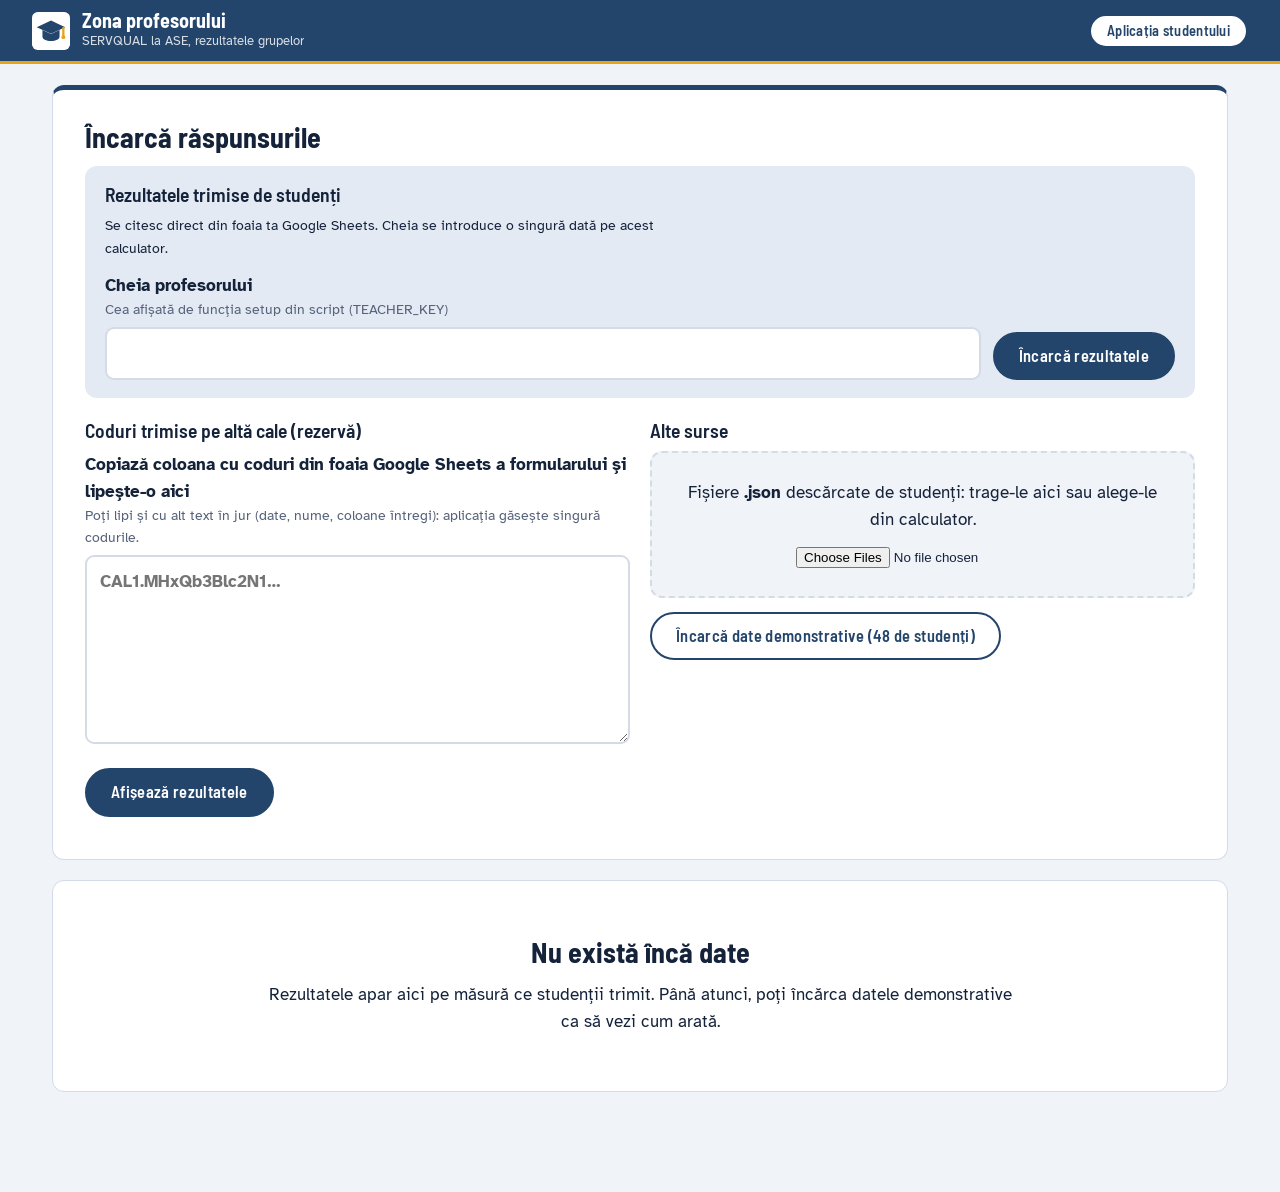
==== profesor.html @ 3fefd8ba "Add files via upload" ====
<!doctype html>
<html lang="ro">
<head>
<meta charset="utf-8">
<meta name="viewport" content="width=device-width, initial-scale=1">
<meta name="robots" content="noindex">
<title>Zona profesorului</title>
<link rel="stylesheet" href="style.css">
</head>
<body>
<header class="topbar">
  <a class="brand" href="profesor.html" aria-label="Zona profesorului">
    <svg viewBox="0 0 40 40" aria-hidden="true"><rect width="40" height="40" rx="6" fill="#fff"/><path d="M20 9 5 16l15 7 15-7z" fill="#24456b"/><path d="M11 19v7c0 2.5 4 4.5 9 4.5s9-2 9-4.5v-7l-9 4.2z" fill="#24456b"/><path d="M33 17v8" stroke="#e8a317" stroke-width="2.4" stroke-linecap="round"/><circle cx="33" cy="26.5" r="2" fill="#e8a317"/></svg>
    <div><b>Zona profesorului</b><span>SERVQUAL la ASE, rezultatele grupelor</span></div>
  </a>
  <div class="sp"></div>
  <a class="btn small" href="./" style="background:#fff">Aplicația studentului</a>
</header>

<div class="twrap">
  <section class="card signed noprint" id="connect">
    <div class="mini connect-mini"><span id="loadedmsg"></span>
      <span class="livebar" id="livebar" hidden><button class="btn small primary" id="btn-refresh">Actualizează</button><label><input type="checkbox" id="auto"> automat la 30 de secunde</label></span>
      <button class="btn small" id="btn-change">Schimbă sau adaugă date</button></div>
    <div class="full">
    <h2>Încarcă răspunsurile</h2>
    <div class="livepanel" id="livepanel" hidden><h3>Rezultatele trimise de studenți</h3>
      <p class="small" style="margin:0 0 12px">Se citesc direct din foaia ta Google Sheets. Cheia se introduce o singură dată pe acest calculator.</p></div>
    <div class="grid2">
      <div>
        <h3 id="codes-title">Lipește codurile studenților</h3>
        <label class="f">Copiază coloana cu coduri din foaia Google Sheets a formularului și lipește-o aici
          <span class="h">Poți lipi și cu alt text în jur (date, nume, coloane întregi): aplicația găsește singură codurile.</span>
          <textarea id="codes" rows="6" placeholder="CAL1.MHxQb3Blc2N1…" spellcheck="false"></textarea></label>
        <button class="btn primary" id="btn-codes">Afișează rezultatele</button>
      </div>
      <div>
        <h3>Alte surse</h3>
        <div class="drop" id="drop"><p style="margin:0 0 10px">Fișiere <b>.json</b> descărcate de studenți: trage-le aici sau alege-le din calculator.</p>
          <input type="file" id="files" accept=".json,application/json" multiple></div>
        <p style="margin:14px 0 0"><button class="btn" id="btn-demo">Încarcă date demonstrative (48 de studenți)</button></p>
        <details style="margin-top:16px" id="advanced"><summary style="cursor:pointer;font-weight:700;color:var(--sign)">Avansat: colector Google Apps Script</summary>
        <div style="margin-top:12px" id="sheetbox">
        <label class="f" id="eplabel">Adresa colectorului (se termină în /exec)
          <input type="text" id="endpoint" placeholder="https://script.google.com/macros/s/…/exec" autocomplete="off"></label>
        <div class="row"><label class="f">Cheia profesorului <span class="h">Cea afișată de funcția setup din script (TEACHER_KEY)</span>
          <input type="text" id="tkey" autocomplete="off" style="-webkit-text-security:disc"></label>
        <button class="btn primary" id="btn-load">Încarcă rezultatele</button></div></div></details>
      </div>
    </div>
    </div>
    <p class="status" id="status" role="status"></p>
  </section>

  <div id="dash"></div>
</div>

<script src="config.js"></script>
<script src="content.js"></script>
<script src="core.js"></script>
<script src="demo.js"></script>
<script src="teacher.js"></script>
</body>
</html>
---- style.css ----
@import url('https://fonts.googleapis.com/css2?family=Atkinson+Hyperlegible:ital,wght@0,400;0,700;1,400&family=Barlow+Semi+Condensed:wght@500;600;700&display=swap');

/* Direcție vizuală: universitate (albastru academic, chihlimbar) și obiectele unui student:
   cerere înregistrată, legitimație, calendarul anului. */
:root {
  --ink: #14223a;
  --muted: #56627a;
  --paper: #f0f3f8;
  --paper-2: #e3e9f2;
  --card: #ffffff;
  --line: #d4dbe7;
  --sign: #24456b;
  --sign-dark: #172f4b;
  --sign-soft: #e3eaf4;
  --wait: #e8a317;
  --wait-deep: #b97f0a;
  --wait-soft: #fff3cc;
  --alert: #b8402f;
  --alert-soft: #fbe5e0;
  --ok: #2c7a57;
  --ok-soft: #def1e6;
  --head: 'Barlow Semi Condensed', 'Arial Narrow', Arial, sans-serif;
  --body: 'Atkinson Hyperlegible', 'Segoe UI', Arial, sans-serif;
  --r: 12px;
  color-scheme: light;
}

* { box-sizing: border-box; }
html { scroll-behavior: smooth; }
body { margin: 0; background: var(--paper); color: var(--ink); font: 17px/1.6 var(--body); -webkit-text-size-adjust: 100%; }
h1, h2, h3, h4 { font-family: var(--head); line-height: 1.12; margin: 0 0 .45em; }
h1 { font-size: clamp(1.8rem, 4vw, 2.6rem); font-weight: 700; }
h2 { font-size: clamp(1.4rem, 3vw, 1.75rem); font-weight: 700; }
h3 { font-size: 1.22rem; font-weight: 600; }
p { margin: 0 0 1em; max-width: 68ch; }
a { color: var(--sign); }
:focus-visible { outline: 3px solid var(--wait); outline-offset: 2px; }
#app:focus { outline: none; }
code { background: var(--paper-2); padding: 1px 5px; border-radius: 4px; font-size: .9em; }

/* ---------- Bara de sus ---------- */
.topbar { background: var(--sign); color: #fff; display: flex; align-items: center; gap: 14px; padding: 10px clamp(14px, 3vw, 32px); position: sticky; top: 0; z-index: 30; box-shadow: 0 3px 0 var(--wait); }
.brand { display: flex; align-items: center; gap: 12px; text-decoration: none; color: #fff; min-width: 0; }
.brand svg { width: 38px; height: 38px; flex: none; }
.brand b { font: 700 1.25rem/1.05 var(--head); display: block; }
.brand span { font-size: .8rem; opacity: .82; display: block; white-space: nowrap; overflow: hidden; text-overflow: ellipsis; }
.topbar .sp { flex: 1; }
.timer { font: 700 1.2rem/1 var(--head); font-variant-numeric: tabular-nums; text-align: right; background: rgba(255,255,255,.12); padding: 7px 12px; border-radius: 8px; }
.timer small { display: block; font: 400 .7rem/1.3 var(--body); opacity: .85; }

/* ---------- Schelet ---------- */
.shell { display: grid; grid-template-columns: 230px minmax(0, 1fr); gap: 34px; max-width: 1180px; margin: 0 auto; padding: 30px clamp(14px, 3vw, 32px) 90px; }
.rail { position: sticky; top: 88px; align-self: start; }
.rail ol { list-style: none; margin: 0; padding: 0; position: relative; }
.rail ol::before { content: ''; position: absolute; left: 9px; top: 12px; bottom: 12px; width: 2px; background: var(--line); }
.rail li { padding: 7px 0 7px 32px; position: relative; color: var(--muted); font-size: .95rem; line-height: 1.25; }
.rail li::before { content: ''; position: absolute; left: 2px; top: 9px; width: 16px; height: 16px; border-radius: 50%; background: var(--paper); border: 2px solid var(--line); }
.rail li.done { color: var(--ink); }
.rail li.done::before { background: var(--sign); border-color: var(--sign); box-shadow: inset 0 0 0 3px var(--paper); }
.rail li.cur { color: var(--ink); font-weight: 700; }
.rail li.cur::before { background: var(--wait); border-color: var(--sign-dark); width: 20px; height: 20px; left: 0; top: 7px; }
.rail li small { display: block; font-weight: 400; color: var(--muted); font-size: .76rem; }
.rail .who { margin-top: 22px; padding: 12px 14px; background: var(--card); border: 1px solid var(--line); border-radius: 10px; font-size: .88rem; }
.rail .who b { display: block; font: 700 1.05rem/1.2 var(--head); }
.rail .reset { margin-top: 14px; font-size: .82rem; }
.mobile-prog { display: none; }
.main { min-width: 0; }

.card { background: var(--card); border: 1px solid var(--line); border-radius: var(--r); padding: clamp(18px, 3vw, 32px); margin-bottom: 20px; }
.card.signed { border-top: 5px solid var(--sign); }
.kicker { font: 600 .95rem/1.2 var(--head); color: var(--sign); margin-bottom: 6px; letter-spacing: .01em; }
.lead { font-size: 1.1rem; line-height: 1.65; }
.muted { color: var(--muted); }
.small { font-size: .88rem; }

/* ---------- Butoane ---------- */
.btn { font: 600 1.02rem/1 var(--head); letter-spacing: .02em; padding: 14px 24px; border-radius: 999px; border: 2px solid var(--sign); background: #fff; color: var(--sign); cursor: pointer; text-decoration: none; display: inline-block; transition: background .15s, transform .1s; }
.btn:hover { background: var(--sign-soft); }
.btn:active { transform: translateY(1px); }
.btn.primary { background: var(--sign); color: #fff; }
.btn.primary:hover { background: var(--sign-dark); }
.btn.go { background: var(--wait); border-color: var(--wait); color: var(--ink); }
.btn.go:hover { background: #ffc61a; }
.btn.warn { border-color: var(--alert); color: var(--alert); }
.btn[disabled] { opacity: .45; cursor: not-allowed; }
.btn.small { padding: 8px 16px; font-size: .9rem; }
.nav { display: flex; justify-content: space-between; gap: 12px; align-items: center; margin-top: 10px; flex-wrap: wrap; }
.nav .msg { flex-basis: 100%; }
.alertbox, .infobox, .waitbox { padding: 14px 18px; border-radius: 10px; margin: 0 0 16px; }
.alertbox { background: var(--alert-soft); border: 1px solid #efc3ba; }
.alertbox ul { margin: .4em 0 0; padding-left: 1.2em; }
.infobox { background: var(--sign-soft); border: 1px solid #c6d4e6; }
.waitbox { background: var(--wait-soft); border: 1px solid #f1d98a; }

/* ---------- Formulare ---------- */
label.f { display: block; font-weight: 700; margin: 0 0 16px; }
label.f span.h { font-weight: 400; color: var(--muted); font-size: .88rem; display: block; }
input[type=text], input[type=number], select, textarea { font: inherit; width: 100%; padding: 11px 13px; border: 2px solid var(--line); border-radius: 9px; background: #fff; color: var(--ink); margin-top: 5px; }
input[type=text]:focus, select:focus, textarea:focus { border-color: var(--sign); outline: none; box-shadow: 0 0 0 4px var(--sign-soft); }
textarea { min-height: 110px; resize: vertical; }
.row2 { display: grid; grid-template-columns: 1fr 1fr; gap: 14px; }
.counter { font-size: .8rem; color: var(--muted); text-align: right; font-weight: 400; margin-top: 3px; }
.counter.ok { color: var(--ok); }
.checks { display: grid; grid-template-columns: repeat(auto-fill, minmax(220px, 1fr)); gap: 8px; margin: 8px 0 18px; }
.checks label { display: flex; align-items: center; gap: 10px; border: 2px solid var(--line); padding: 10px 12px; border-radius: 9px; cursor: pointer; background: #fff; font-weight: 400; }
.checks input { width: 18px; height: 18px; accent-color: var(--sign); }
.checks label:has(input:checked) { border-color: var(--sign); background: var(--sign-soft); font-weight: 700; }

/* ---------- Coperta ---------- */
.cover { background: var(--sign); color: #fff; border-radius: 18px; overflow: hidden; display: grid; grid-template-columns: minmax(0, 1.15fr) minmax(0, .85fr); margin-bottom: 22px; position: relative; }
.cover .txt { padding: clamp(24px, 4vw, 44px); }
.cover h1 { color: #fff; font-size: clamp(2rem, 4.6vw, 3rem); line-height: 1.02; margin-bottom: .35em; }
.cover p { opacity: .93; }
.cover .kicker { color: var(--wait); }
.cover .art { position: relative; background: linear-gradient(180deg, #c5d5ea 0%, #e8eef7 100%); min-height: 280px; }
.cover .art svg { position: absolute; left: 0; right: 0; bottom: 0; width: 100%; height: auto; }
.meta { display: flex; flex-wrap: wrap; gap: 10px; margin-top: 18px; }
.meta span { background: rgba(255,255,255,.13); border: 1px solid rgba(255,255,255,.25); border-radius: 999px; padding: 6px 14px; font-size: .9rem; }

/* Bonul de ordine */
.ticket { position: absolute; right: 22px; top: 22px; width: 150px; background: #fff; color: var(--ink); border-radius: 6px; padding: 12px 12px 14px; text-align: center; transform: rotate(4deg); box-shadow: 0 10px 22px rgba(23,47,75,.25); font-size: .72rem; line-height: 1.25; }
.ticket::before, .ticket::after { content: ''; position: absolute; left: 0; right: 0; height: 8px; background: radial-gradient(circle at 5px 0, transparent 4px, #fff 4.5px) 0 0 / 10px 8px repeat-x; }
.ticket::before { top: -7px; transform: rotate(180deg); }
.ticket::after { bottom: -7px; }
.ticket b { display: block; font: 700 2.6rem/1 var(--head); color: var(--sign); letter-spacing: .02em; margin: 2px 0; }
.ticket .now { display: block; margin-top: 8px; padding-top: 8px; border-top: 1px dashed var(--line); color: var(--alert); font-weight: 700; }

.howto { list-style: none; padding: 0; margin: 0 0 1em; display: grid; grid-template-columns: repeat(auto-fit, minmax(128px, 1fr)); gap: 12px; counter-reset: h; }
.howto li { counter-increment: h; background: var(--paper); border-radius: 10px; padding: 14px; font-size: .95rem; line-height: 1.4; }
.howto li::before { content: counter(h); display: grid; place-items: center; width: 30px; height: 30px; border-radius: 50%; background: var(--sign); color: #fff; font: 700 1rem/1 var(--head); margin-bottom: 8px; }

/* ---------- Spitalul ---------- */
.hero { background: var(--sign); color: #fff; border-radius: 18px; padding: clamp(22px, 4vw, 40px); margin-bottom: 20px; position: relative; overflow: hidden; }
.hero::after { content: ''; position: absolute; right: -40px; top: -40px; width: 220px; height: 220px; background: radial-gradient(circle, rgba(255,255,255,.09) 0 60%, transparent 61%); }
.hero .cross { position: absolute; right: 34px; top: 30px; width: 72px; height: 72px; opacity: .9; }
.hero h1 { color: #fff; margin-bottom: .25em; max-width: 18ch; }
.hero p { margin: 0; opacity: .93; max-width: 60ch; }
.hero .kicker { color: var(--wait); }
.hero .motto { font: 600 1.3rem/1.3 var(--head); margin-top: 18px; padding-top: 16px; border-top: 1px solid rgba(255,255,255,.3); }
.stats { display: grid; grid-template-columns: repeat(auto-fit, minmax(150px, 1fr)); gap: 12px; margin-bottom: 20px; }
.stat { padding: 16px 18px; background: var(--card); border: 1px solid var(--line); border-radius: var(--r); }
.stat b { font: 700 2rem/1 var(--head); color: var(--sign); display: block; font-variant-numeric: tabular-nums; }
.stat span { font-size: .85rem; color: var(--muted); display: block; margin-top: 4px; line-height: 1.3; }
.values { display: grid; grid-template-columns: repeat(auto-fit, minmax(210px, 1fr)); gap: 14px; }
.values div { border-left: 4px solid var(--wait); padding: 2px 0 2px 14px; font-size: .95rem; }
.values b { font-family: var(--head); font-size: 1.12rem; display: block; }
.chips { display: flex; flex-wrap: wrap; gap: 8px; padding: 0; list-style: none; margin: 0; }
.chips li { background: var(--sign-soft); color: var(--sign-dark); border-radius: 999px; padding: 6px 14px; font-size: .9rem; }
/* Cartea promisiunilor: arată ca un panou afișat la intrare */
.board { background: #fffdf5; border: 1px solid #ecdca5; border-radius: var(--r); padding: clamp(18px, 3vw, 30px); margin-bottom: 20px; position: relative; }
.board::before, .board::after { content: ''; position: absolute; top: 12px; width: 12px; height: 12px; border-radius: 50%; background: #d9c37a; box-shadow: inset 0 -2px 0 rgba(0,0,0,.15); }
.board::before { left: 14px; } .board::after { right: 14px; }
.charta { list-style: none; padding: 0; margin: 0; counter-reset: p; }
.charta li { counter-increment: p; display: grid; grid-template-columns: 34px 1fr; gap: 12px; padding: 10px 0; border-bottom: 1px dashed #e6d9ac; align-items: start; }
.charta li::before { content: counter(p); font: 700 1rem/30px var(--head); text-align: center; width: 30px; height: 30px; border-radius: 50%; background: var(--wait); color: var(--ink); }
.charta li:last-child { border-bottom: 0; }

/* ---------- Brățara pacientului ---------- */
.band { display: grid; grid-template-columns: 26px minmax(0, 1fr) auto 26px; align-items: stretch; margin: 6px 0 22px; filter: drop-shadow(0 6px 12px rgba(23,47,75,.12)); }
.band .end { background: var(--sign-soft); border: 2px solid #b9d8d3; }
.band .end.l { border-radius: 14px 0 0 14px; border-right: 0; }
.band .end.r { border-radius: 0 14px 14px 0; border-left: 0; background: var(--sign-soft) radial-gradient(circle at 50% 50%, #fff 0 4px, #9cc6bf 4.5px 6px, transparent 6.5px); }
.band .face { background: #fff; border-top: 2px solid #b9d8d3; border-bottom: 2px solid #b9d8d3; padding: 14px 18px; display: grid; grid-template-columns: 64px minmax(0, 1fr); gap: 16px; align-items: center; }
.band .code { background: #fff; border-top: 2px solid #b9d8d3; border-bottom: 2px solid #b9d8d3; padding: 12px 16px; display: flex; flex-direction: column; justify-content: center; align-items: center; gap: 4px; border-left: 1px dashed var(--line); }
.barcode { width: 92px; height: 40px; background: repeating-linear-gradient(90deg, var(--ink) 0 2px, transparent 2px 4px, var(--ink) 4px 5px, transparent 5px 8px, var(--ink) 8px 11px, transparent 11px 12px); }
.band .code small { font: 600 .72rem/1 var(--head); letter-spacing: .12em; color: var(--muted); }
.avatar { width: 64px; height: 64px; border-radius: 50%; background: var(--sign); display: grid; place-items: center; font: 700 1.5rem/1 var(--head); color: #fff; }
.band h1 { font-size: clamp(1.5rem, 3.4vw, 2.1rem); margin: 0 0 4px; }
.band .facts { display: flex; flex-wrap: wrap; gap: 4px 16px; font-size: .9rem; color: var(--muted); }
.band .facts b { color: var(--ink); }
.situatie { font-size: 1.12rem; line-height: 1.7; }
.thought { display: grid; grid-template-columns: 40px 1fr; gap: 14px; align-items: start; background: var(--wait-soft); border-radius: var(--r); padding: 16px 18px; margin-top: 8px; }
.thought svg { width: 40px; height: 40px; }

/* ---------- Scala Likert ---------- */
.dimhead { display: flex; justify-content: space-between; align-items: flex-end; gap: 16px; flex-wrap: wrap; margin-bottom: 4px; }
.dimdots { display: flex; gap: 6px; }
.dimdots i { width: 28px; height: 6px; border-radius: 3px; background: var(--line); }
.dimdots i.on { background: var(--sign); }
.dimdots i.cur { background: var(--wait); }
.modepill { display: inline-flex; align-items: center; gap: 8px; border-radius: 999px; padding: 6px 14px; font: 600 .92rem/1.2 var(--head); margin: 6px 0 14px; }
.modepill.a { background: var(--wait-soft); color: #6d5000; }
.modepill.p { background: var(--sign-soft); color: var(--sign-dark); }
.scalehint { display: grid; grid-template-columns: repeat(5, 56px); gap: 8px; font-size: .74rem; color: var(--muted); margin: 6px 0 2px; line-height: 1.15; }
.scalehint span:last-child { text-align: right; grid-column: 4 / 6; }
.scalehint span:first-child { grid-column: 1 / 3; }
.item { border: 0; padding: 16px 14px; margin: 0 -14px; border-radius: 10px; }
.item + .item { border-top: 1px solid var(--line); border-radius: 0; }
.item.miss { background: var(--alert-soft); border-radius: 10px; box-shadow: inset 4px 0 0 var(--alert); }
.item legend { padding: 0; display: block; margin-bottom: 10px; float: left; width: 100%; line-height: 1.5; }
.item legend .n { display: inline-grid; place-items: center; min-width: 30px; height: 26px; padding: 0 6px; margin-right: 8px; border-radius: 6px; background: var(--paper); font: 700 .95rem/1 var(--head); color: var(--sign); }
.scale { display: flex; gap: 8px; clear: both; flex-wrap: wrap; }
.scale label { position: relative; }
.scale input { position: absolute; opacity: 0; inset: 0; width: 100%; height: 100%; margin: 0; cursor: pointer; }
.scale span { display: grid; place-items: center; width: 56px; height: 46px; border: 2px solid var(--line); border-radius: 10px; background: #fff; font: 700 1.2rem/1 var(--head); color: var(--muted); transition: background .12s, border-color .12s; }
.scale input:hover + span { border-color: var(--sign); color: var(--sign); }
.scale input:checked + span { background: var(--sign); border-color: var(--sign); color: #fff; }
.scale input:focus-visible + span { outline: 3px solid var(--wait); outline-offset: 2px; }
.scale.nps { gap: 5px; }
.scale.nps span { width: 44px; height: 42px; font-size: 1.05rem; }
.progress-line { font-size: .88rem; color: var(--muted); margin: 0; }
.miss:not(.item) { outline: 3px solid var(--alert); outline-offset: 4px; border-radius: 6px; }

/* ---------- Importanță ---------- */
.imp { display: grid; grid-template-columns: minmax(0, 1fr) 80px; gap: 4px 18px; align-items: center; padding: 14px 0; border-bottom: 1px solid var(--line); }
.imp b { font-family: var(--head); font-size: 1.15rem; }
.imp input[type=range] { width: 100%; accent-color: var(--sign); grid-column: 1 / 2; height: 28px; }
.imp .val { font: 700 1.8rem/1 var(--head); text-align: right; grid-row: 1 / 4; grid-column: 2; color: var(--sign); font-variant-numeric: tabular-nums; }
.imp .d { color: var(--muted); font-size: .86rem; grid-column: 1; }
.imp-total { font: 700 1.25rem/1 var(--head); padding: 16px 18px; margin-top: 16px; border-radius: 10px; background: var(--alert-soft); color: var(--alert); }
.imp-total.ok { color: var(--ok); background: var(--ok-soft); }
.impbar { display: flex; height: 14px; border-radius: 7px; overflow: hidden; background: var(--paper-2); margin-top: 10px; }
.impbar i { display: block; height: 100%; border-right: 2px solid #fff; }

/* ---------- Parcursul ---------- */
.journey { display: flex; gap: 0; margin: 0 0 18px; }
.journey span { flex: 1; text-align: center; font: 600 .78rem/1.2 var(--head); color: var(--muted); position: relative; padding-top: 22px; }
.journey span::before { content: ''; position: absolute; top: 4px; left: 50%; width: 14px; height: 14px; margin-left: -7px; border-radius: 50%; background: var(--paper); border: 2px solid var(--line); z-index: 1; }
.journey span::after { content: ''; position: absolute; top: 10px; left: -50%; right: 50%; height: 2px; background: var(--line); }
.journey span:first-child::after { display: none; }
.journey span.done::before { background: var(--sign); border-color: var(--sign); }
.journey span.done::after, .journey span.cur::after { background: var(--sign); }
.journey span.cur { color: var(--ink); }
.journey span.cur::before { background: var(--wait); border-color: var(--sign-dark); width: 18px; height: 18px; margin-left: -9px; top: 2px; }
.moment .mhead { display: flex; gap: 14px; align-items: center; flex-wrap: wrap; margin-bottom: 6px; }
.ora { display: inline-flex; align-items: center; gap: 8px; font: 700 1.15rem/1 var(--head); background: var(--ink); color: #fff; padding: 8px 12px; border-radius: 8px; font-variant-numeric: tabular-nums; }
.ora svg { width: 16px; height: 16px; }
.moment .lead { margin-top: 14px; }
.waitstrip { display: grid; grid-template-columns: auto minmax(0, 1fr); gap: 16px; align-items: center; background: var(--paper); border-radius: 10px; padding: 14px 16px; margin: 16px 0; }
.waitstrip .big { font: 700 1.6rem/1 var(--head); font-variant-numeric: tabular-nums; }
.waitstrip .big small { display: block; font: 400 .74rem/1.3 var(--body); color: var(--muted); }
.mini-bar { display: flex; height: 14px; border-radius: 7px; overflow: hidden; background: var(--line); }
.seg.w, .legend-w { background: repeating-linear-gradient(-45deg, var(--wait) 0 7px, var(--wait-deep) 7px 9px); }
.seg.s, .legend-s { background: var(--sign); }
.promis { display: grid; grid-template-columns: 34px 1fr; gap: 12px; align-items: start; background: #fffdf5; border: 1px solid #ecdca5; padding: 12px 16px; margin: 0 0 16px; font-size: .95rem; border-radius: 10px; }
.promis .pin { width: 30px; height: 30px; border-radius: 50%; background: var(--wait); display: grid; place-items: center; font: 700 1rem/1 var(--head); }
.promis b { font-family: var(--head); display: block; font-size: 1rem; }
.rating { display: grid; grid-template-columns: repeat(5, minmax(0, 1fr)); gap: 8px; margin: 10px 0 4px; }
.rating label { position: relative; }
.rating input { position: absolute; opacity: 0; inset: 0; width: 100%; height: 100%; margin: 0; cursor: pointer; z-index: 1; }
.rating span { display: flex; flex-direction: column; align-items: center; gap: 4px; text-align: center; border: 2px solid var(--line); border-radius: 12px; padding: 10px 4px 8px; font-size: .8rem; background: #fff; line-height: 1.15; transition: background .12s, border-color .12s; }
.rating svg { width: 34px; height: 34px; }
.rating input:hover + span { border-color: var(--sign); }
.rating input:checked + span { background: var(--sign); border-color: var(--sign); color: #fff; }
.rating input:focus-visible + span { outline: 3px solid var(--wait); outline-offset: 2px; }

.fisa { margin: 8px 0 18px; }
.fisa .track { display: flex; height: 44px; border-radius: 10px; overflow: hidden; background: #fff; border: 1px solid var(--line); }
.fisa .track > div { height: 100%; min-width: 3px; }
.fisa .track > div + div { border-left: 2px solid #fff; }
.split { display: grid; grid-template-columns: 1fr 1fr; gap: 12px; margin: 16px 0; }
.split div { border-radius: 10px; padding: 14px 16px; }
.split .w { background: var(--wait-soft); }
.split .s { background: var(--sign-soft); }
.split b { font: 700 2rem/1 var(--head); display: block; font-variant-numeric: tabular-nums; }
.split span { font-size: .88rem; color: var(--muted); }
.rchip { display: inline-grid; place-items: center; width: 30px; height: 26px; border-radius: 6px; font: 700 .95rem/1 var(--head); }
.lg { font-size: .85rem; display: inline-flex; align-items: center; gap: 6px; margin-right: 16px; }
.lg::before { content: ''; display: inline-block; width: 22px; height: 12px; border-radius: 3px; }
.lg.legend-w::before { background: repeating-linear-gradient(-45deg, var(--wait) 0 7px, var(--wait-deep) 7px 9px); }
.lg.legend-s::before { background: var(--sign); }
.lg.a::before { background: var(--wait); }
.lg.p::before { background: var(--sign); }
.lg.legend-w, .lg.legend-s { background: none; }

/* ---------- Rezultate ---------- */
.res-grid { display: grid; grid-template-columns: minmax(0, 1fr) minmax(0, 1fr); gap: 28px; align-items: center; }
.bignum { font: 700 clamp(3.2rem, 8vw, 4.6rem)/1 var(--head); font-variant-numeric: tabular-nums; margin: 4px 0 10px; }
.bignum.neg { color: var(--alert); }
.bignum.pos { color: var(--ok); }
.gauge { margin: 14px 0 18px; }
.gauge .bar { position: relative; height: 14px; border-radius: 7px; background: linear-gradient(90deg, #d9725f 0 37.5%, #f0b27a 37.5% 43.75%, #f4d77a 43.75% 50%, #8cc7a7 50% 100%); }
.gauge .mk { position: absolute; top: -7px; width: 4px; height: 28px; margin-left: -2px; background: var(--ink); border-radius: 2px; }
.gauge .mk::after { content: ''; position: absolute; top: -6px; left: -4px; border: 6px solid transparent; border-top-color: var(--ink); }
.gauge .ticks { display: flex; justify-content: space-between; font-size: .72rem; color: var(--muted); margin-top: 6px; font-variant-numeric: tabular-nums; }
.tag { display: inline-block; font: 600 .85rem/1 var(--head); padding: 6px 10px; border-radius: 999px; letter-spacing: .02em; white-space: nowrap; }
.tag.ok { background: var(--ok-soft); color: var(--ok); }
.tag.low { background: var(--sign-soft); color: var(--sign-dark); }
.tag.mid { background: var(--wait-soft); color: #6d5000; }
.tag.high { background: var(--alert-soft); color: var(--alert); }
.gaplist { list-style: none; padding: 0; margin: 0; }
.gaplist li { display: grid; grid-template-columns: 56px 1fr; gap: 14px; padding: 12px 0; border-bottom: 1px solid var(--line); align-items: start; }
.gaplist li:last-child { border-bottom: 0; }
.gaplist .g { font: 700 1.3rem/1 var(--head); text-align: center; padding: 8px 0; border-radius: 8px; font-variant-numeric: tabular-nums; }
.gaplist .g.neg { background: var(--alert-soft); color: var(--alert); }
.gaplist .g.pos { background: var(--ok-soft); color: var(--ok); }
table.tbl { width: 100%; border-collapse: collapse; font-size: .95rem; }
table.tbl th, table.tbl td { text-align: left; padding: 10px; border-bottom: 1px solid var(--line); vertical-align: top; }
table.tbl th { font: 600 .9rem/1.2 var(--head); background: var(--paper); }
table.tbl thead th:first-child { border-radius: 8px 0 0 8px; }
table.tbl thead th:last-child { border-radius: 0 8px 8px 0; }
table.tbl td.num, table.tbl th.num { text-align: right; font-variant-numeric: tabular-nums; }
.tblwrap { overflow-x: auto; }

/* ---------- Grafice ---------- */
.chart { width: 100%; height: auto; display: block; font-family: var(--body); }
.chart.radar { max-width: 480px; margin: 0 auto; }
.empty p { margin: 0 auto; }
.chart .ring { fill: none; stroke: var(--line); stroke-width: 1; }
.chart .spoke, .chart .grid { stroke: var(--line); stroke-width: 1; }
.chart .zero { stroke: var(--ink); stroke-width: 1.5; }
.chart .tick { font-size: 10px; fill: var(--muted); }
.chart .axis { font-size: 12.5px; fill: var(--ink); font-weight: 700; }
.chart .lab { font-size: 12px; fill: var(--ink); }
.chart .val { font-size: 12px; fill: var(--ink); font-weight: 700; font-variant-numeric: tabular-nums; }
.chart .ser { fill-opacity: .18; stroke-width: 2.5; stroke-linejoin: round; }
.chart .ser.a { fill: var(--wait); stroke: var(--wait-deep); }
.chart .ser.p { fill: var(--sign); stroke: var(--sign); }
.chart .dot.a { fill: var(--wait-deep); } .chart .dot.p { fill: var(--sign); }
.chart .bar.neg { fill: var(--alert); }
.chart .bar.pos { fill: var(--ok); }
.chart .bar.hl { stroke: var(--ink); stroke-width: 2; }
.chart .frame { fill: none; stroke: var(--ink); stroke-width: 1.2; }
.chart .q-hot { fill: var(--alert-soft); }
.chart .qlab { font-size: 11px; fill: var(--muted); font-weight: 700; }
.chart .pt { fill: var(--sign); fill-opacity: .9; stroke: #fff; stroke-width: 2; }
.chart .ptl { font-size: 12px; fill: var(--ink); font-weight: 700; }
.legend { text-align: center; margin-top: 6px; }
.hist { display: flex; gap: 10px; align-items: flex-end; height: 170px; padding-top: 12px; }
.hist .hcol { flex: 1; text-align: center; display: flex; flex-direction: column; justify-content: flex-end; }
.hist .hbar { background: var(--sign); border-radius: 6px 6px 0 0; min-height: 2px; }
.hist .hn { font: 700 1rem/1.4 var(--head); }
.hist .hl { font-size: .72rem; color: var(--muted); line-height: 1.2; padding-top: 4px; }

/* ---------- Propuneri ---------- */
.prop { border: 1px solid var(--line); border-radius: var(--r); padding: 20px; margin-bottom: 16px; background: #fff; }
.prop.miss { border-color: var(--alert); box-shadow: inset 4px 0 0 var(--alert); }
.prop h3 { display: flex; gap: 10px; align-items: center; }
.prop h3 .num { display: grid; place-items: center; width: 32px; height: 32px; border-radius: 50%; background: var(--sign); color: #fff; font-size: 1rem; }
.prop h3 em { font-style: normal; font: 600 .78rem/1 var(--head); padding: 4px 9px; border-radius: 999px; background: var(--paper); color: var(--muted); }

/* ---------- Trimitere ---------- */
.done-card { text-align: center; padding: 34px 20px; }
.done-card svg { width: 76px; height: 76px; margin-bottom: 8px; }

/* ---------- Zona profesorului ---------- */
.tnav { position: sticky; top: 61px; z-index: 20; background: var(--paper); border-bottom: 1px solid var(--line); padding: 10px clamp(14px, 3vw, 32px); display: flex; flex-wrap: wrap; gap: 6px; }
.tnav button { font: 600 .95rem/1 var(--head); padding: 10px 14px; border-radius: 999px; color: var(--sign-dark); background: #fff; border: 1px solid var(--line); cursor: pointer; white-space: nowrap; }
.tnav button:hover { background: var(--sign-soft); }
.tnav button[aria-selected=true] { background: var(--sign); color: #fff; border-color: var(--sign); }
.tnav .sp { display: none; }
.tnav .pres { margin-left: auto; background: var(--wait); border-color: var(--wait); color: var(--ink); }
.twrap { max-width: 1240px; margin: 0 auto; padding: 24px clamp(14px, 3vw, 32px) 80px; }
.tsec { margin-bottom: 38px; }
.tsec[hidden] { display: none; }
.tsec > h2 { margin-bottom: .6em; }
.kpis { display: grid; grid-template-columns: repeat(auto-fit, minmax(170px, 1fr)); gap: 12px; margin-bottom: 20px; }
.kpi { background: #fff; border: 1px solid var(--line); padding: 16px 18px; border-radius: var(--r); position: relative; overflow: hidden; }
.kpi::before { content: ''; position: absolute; left: 0; top: 0; bottom: 0; width: 5px; background: var(--sign); }
.kpi b { font: 700 2.3rem/1 var(--head); display: block; font-variant-numeric: tabular-nums; margin-bottom: 4px; }
.kpi span { font-size: .85rem; color: var(--muted); }
.kpi.neg::before { background: var(--alert); } .kpi.neg b { color: var(--alert); }
.kpi.pos::before { background: var(--ok); } .kpi.pos b { color: var(--ok); }
.grid2 { display: grid; grid-template-columns: minmax(0, 1fr) minmax(0, 1fr); gap: 20px; align-items: start; }
.toolbar { display: flex; flex-wrap: wrap; gap: 12px; align-items: end; margin-bottom: 18px; }
.toolbar label.f { margin: 0; min-width: 200px; }
.finding { background: #fff; padding: 14px 18px 14px 22px; margin: 0 0 10px; border-radius: 10px; border: 1px solid var(--line); position: relative; }
.finding::before { content: ''; position: absolute; left: 0; top: 10px; bottom: 10px; width: 4px; border-radius: 2px; background: var(--sign); }
.finding.hot::before { background: var(--alert); }
.finding.good::before { background: var(--ok); }
.finding b { font-family: var(--head); font-size: 1.05rem; }
.action { display: grid; grid-template-columns: 62px 1fr; gap: 16px; padding: 14px 0; border-bottom: 1px solid var(--line); }
.action:last-child { border-bottom: 0; }
.action .gv { font: 700 1.3rem/1 var(--head); text-align: center; align-self: start; padding: 10px 0; border-radius: 8px; background: var(--alert-soft); font-variant-numeric: tabular-nums; }
.action .gv.neg { color: var(--alert); }
.badge { display: inline-block; font: 600 .78rem/1 var(--head); padding: 5px 9px; border-radius: 999px; background: var(--sign-soft); color: var(--sign-dark); margin: 0 4px 4px 0; }
.badge.w { background: var(--wait-soft); color: #6d5000; }
.badge.r { background: var(--alert-soft); color: var(--alert); }
.cards { display: grid; grid-template-columns: repeat(auto-fill, minmax(300px, 1fr)); gap: 14px; }
.pcard { background: #fff; border: 1px solid var(--line); border-radius: var(--r); padding: 16px; font-size: .95rem; }
.pcard dl { margin: 10px 0 0; display: grid; grid-template-columns: auto 1fr; gap: 3px 10px; font-size: .86rem; }
.pcard dt { color: var(--muted); }
.pcard dd { margin: 0; }
.cheie { background: #fff; border: 1px solid var(--line); border-radius: var(--r); padding: 16px 20px; margin-bottom: 14px; }
.cheie ul { margin: .4em 0 0; padding-left: 1.2em; }
.debate { list-style: none; padding: 0; margin: 0; counter-reset: q; display: grid; gap: 12px; }
.debate li { counter-increment: q; background: #fff; border: 1px solid var(--line); border-radius: var(--r); padding: 16px 18px 16px 64px; position: relative; }
.debate li::before { content: counter(q); position: absolute; left: 18px; top: 16px; width: 32px; height: 32px; border-radius: 50%; background: var(--wait); display: grid; place-items: center; font: 700 1.05rem/1 var(--head); }
.debate b { display: block; font-size: 1.05rem; margin-bottom: 4px; }
details.rowd { background: #fff; border: 1px solid var(--line); border-radius: 10px; margin-bottom: 8px; overflow: hidden; }
details.rowd summary { cursor: pointer; padding: 12px 16px; display: grid; grid-template-columns: minmax(160px, 1.4fr) 120px minmax(120px, 1fr) 70px 70px 70px; gap: 10px; align-items: center; font-size: .95rem; list-style: none; }
details.rowd summary::-webkit-details-marker { display: none; }
details.rowd[open] summary { background: var(--sign-soft); }
details.rowd .inner { padding: 16px; border-top: 1px solid var(--line); }
.rowhead { display: grid; grid-template-columns: minmax(160px, 1.4fr) 120px minmax(120px, 1fr) 70px 70px 70px; gap: 10px; padding: 0 17px 8px; font: 600 .85rem/1.2 var(--head); color: var(--muted); }
.drop { border: 2px dashed var(--line); border-radius: var(--r); padding: 26px; text-align: center; background: var(--paper); }
.drop.over { border-color: var(--sign); background: var(--sign-soft); }
.status { font-size: .92rem; margin: 10px 0 0; }
.empty { text-align: center; padding: 56px 20px; }
.connect-mini { display: flex; justify-content: space-between; align-items: center; gap: 12px; flex-wrap: wrap; }

/* Modul de prezentare: text mai mare, fără panoul de încărcare, pentru proiector */
body.present { font-size: 20px; }
body.present #connect { display: none; }
body.present .twrap { max-width: 1400px; }
body.present .kpi b { font-size: 3rem; }
body.present .chart .axis { font-size: 14px; }
body.present .chart .lab, body.present .chart .val { font-size: 13.5px; }

@media (max-width: 880px) {
  .shell { grid-template-columns: 1fr; padding-top: 14px; gap: 0; }
  .rail { display: none; }
  .mobile-prog { display: block; position: sticky; top: 61px; z-index: 10; background: var(--paper); padding: 10px 0; }
  .mobile-prog .bar { height: 8px; background: var(--line); border-radius: 4px; overflow: hidden; }
  .mobile-prog .bar i { display: block; height: 100%; background: var(--sign); border-radius: 4px; }
  .mobile-prog p { margin: 5px 0 0; font-size: .85rem; color: var(--muted); }
  .res-grid, .grid2, .row2, .split { grid-template-columns: 1fr; }
  .cover { grid-template-columns: 1fr; }
  .cover .art { min-height: 200px; order: -1; }
  .ticket { width: 120px; right: 14px; top: 14px; }
  .ticket b { font-size: 2rem; }
  .band { grid-template-columns: 14px minmax(0, 1fr) 14px; }
  .band .code { display: none; }
  .band .face { grid-template-columns: 1fr; padding: 14px; }
  .avatar { width: 52px; height: 52px; font-size: 1.2rem; }
  .hero .cross { width: 44px; height: 44px; right: 18px; top: 18px; }
  .rating span { font-size: .68rem; padding: 8px 2px 6px; }
  .rating svg { width: 28px; height: 28px; }
  .journey span { font-size: 0; }
  details.rowd summary, .rowhead { grid-template-columns: 1fr 1fr; }
  .rowhead { display: none; }
  .tnav { flex-wrap: nowrap; overflow-x: auto; }
  .brand span { display: none; }
  .scale span { width: 52px; }
  .scale.nps span { width: 40px; }
  .scalehint { grid-template-columns: repeat(5, 52px); }
}
@media (max-width: 380px) {
  .scale span { width: 46px; height: 44px; }
  .scale { gap: 6px; }
  .scalehint { grid-template-columns: repeat(5, 46px); gap: 6px; }
}
@media print {
  .topbar, .rail, .mobile-prog, .nav, .tnav, .toolbar, .btn, .noprint { display: none !important; }
  body { background: #fff; font-size: 12pt; }
  .shell, .twrap { display: block; padding: 0; max-width: none; }
  .tsec[hidden] { display: block; }
  .card, .kpi, .finding, .cheie, .pcard { break-inside: avoid; border-color: #999; }
}
@media (prefers-reduced-motion: reduce) { html { scroll-behavior: auto; } * { animation: none !important; transition: none !important; } }

/* Panoul de încărcare restrâns după ce există date */
#connect .mini { display: none; }
#connect.loaded .mini { display: flex; }
#connect.loaded .full { display: none; }
#connect.loaded { padding: 14px 22px; border-top-width: 1px; }

/* Trimiterea prin cod */
.sendsteps { list-style: none; padding: 0; margin: 16px 0 0; counter-reset: st; display: grid; gap: 14px; }
.sendsteps li { counter-increment: st; position: relative; padding: 16px 18px 18px 62px; background: var(--paper); border-radius: var(--r); }
.sendsteps li::before { content: counter(st); position: absolute; left: 16px; top: 15px; width: 32px; height: 32px; border-radius: 50%; background: var(--sign); color: #fff; display: grid; place-items: center; font: 700 1.05rem/1 var(--head); }
.sendsteps .btn { margin-top: 10px; }
.codebox { font: 600 .9rem/1.45 ui-monospace, 'Cascadia Mono', Consolas, monospace; word-break: break-all; background: #fff; border: 2px dashed var(--sign) !important; margin: 10px 0 0; min-height: 0; resize: none; color: var(--sign-dark); }
.copied { color: var(--ok); font-weight: 700; margin-left: 8px; }

/* Concluzii pentru clasă */
.cc-hero { display: grid; grid-template-columns: minmax(0, 1fr) minmax(0, 1fr); gap: 28px; align-items: center; }
.cc-hero .lead { font-size: 1.2rem; }
.cc-grid { display: grid; grid-template-columns: minmax(0, 1fr) minmax(0, 1fr); gap: 20px; align-items: start; }
.cc-card { background: #fff; border: 1px solid var(--line); border-radius: var(--r); padding: clamp(18px, 3vw, 28px); margin-bottom: 20px; }
.cc-card h3 { font-size: 1.4rem; display: flex; align-items: center; gap: 10px; }
.cc-card h3 i { width: 14px; height: 14px; border-radius: 50%; flex: none; }
.cc-card.bad h3 i { background: var(--alert); }
.cc-card.good h3 i { background: var(--ok); }
.cc-card.info h3 i { background: var(--wait); }
.cc-card.do h3 i { background: var(--sign); }
.cc-lesson { background: var(--sign); color: #fff; border-radius: 18px; padding: clamp(22px, 4vw, 36px); font: 600 clamp(1.3rem, 2.6vw, 1.8rem)/1.3 var(--head); margin-bottom: 20px; }
.cc-lesson small { display: block; font: 400 .95rem/1.4 var(--body); opacity: .85; margin-top: 10px; }
body.present [data-tab="studenti"] { display: none; }
body.present .cc-card { font-size: 1.05em; }
@media (max-width: 880px) { .cc-hero, .cc-grid { grid-template-columns: 1fr; } }

.btn.big { font-size: 1.2rem; padding: 18px 34px; }
.sentok { display: grid; grid-template-columns: 64px 1fr; gap: 16px; align-items: center; background: var(--ok-soft); border-radius: var(--r); padding: 16px 18px; font-size: 1.1rem; }
.sentok svg { width: 64px; height: 64px; }
details.fallback { margin-top: 18px; }
details.fallback summary { cursor: pointer; font-weight: 700; color: var(--sign); }
.livebar { display: flex; flex-wrap: wrap; align-items: center; gap: 10px 16px; }
.livebar label { display: inline-flex; align-items: center; gap: 6px; font-size: .9rem; cursor: pointer; }
.livebar input[type=checkbox] { width: 18px; height: 18px; accent-color: var(--sign); }
.livepanel { background: var(--sign-soft); border-radius: var(--r); padding: 18px 20px; margin-bottom: 22px; }
.livepanel .row { display: flex; gap: 12px; align-items: end; flex-wrap: wrap; }
.livepanel label.f { margin: 0; flex: 1; min-width: 220px; }
[hidden] { display: none !important; }

/* ASE: legitimația de student */
.idcard { background: #fff; border: 1px solid var(--line); border-radius: 16px; overflow: hidden; margin: 6px 0 22px; box-shadow: 0 8px 18px rgba(23,47,75,.10); max-width: 640px; }
.idcard .idtop { background: var(--sign); color: #fff; padding: 10px 18px; font: 700 1rem/1.2 var(--head); letter-spacing: .02em; display: flex; justify-content: space-between; gap: 12px; }
.idcard .idtop span { font: 400 .8rem/1.4 var(--body); opacity: .85; }
.idcard .idbody { display: grid; grid-template-columns: 64px minmax(0, 1fr) auto; gap: 16px; align-items: center; padding: 16px 18px; }
.idcard h1 { font-size: clamp(1.5rem, 3.4vw, 2rem); margin: 0 0 4px; }
.idcard .facts { display: flex; flex-wrap: wrap; gap: 4px 16px; font-size: .9rem; color: var(--muted); }
.idcard .facts b { color: var(--ink); }
.idcard .barcode { width: 80px; height: 44px; }
/* ASE: dimensiunile pe ecranul instrumentului */
.dimgrid { display: grid; grid-template-columns: repeat(auto-fit, minmax(180px, 1fr)); gap: 12px; }
.dimcard { border: 1px solid var(--line); border-top: 5px solid var(--sign); border-radius: 10px; padding: 14px; background: #fff; }
.dimcard b { font: 700 1.15rem/1.2 var(--head); display: block; }
.dimcard p { font-size: .9rem; margin: 6px 0 0; }
/* ASE: evaluarea momentelor cu opțiunea „nu am avut contact” */
.rating.six { grid-template-columns: repeat(6, minmax(0, 1fr)); }
.rating .na span { border-style: dashed; color: var(--muted); }
.rating .na input:checked + span { background: var(--muted); border-color: var(--muted); color: #fff; }
@media (max-width: 880px) {
  .rating.six { grid-template-columns: repeat(3, minmax(0, 1fr)); }
  .idcard .idbody { grid-template-columns: 52px 1fr; }
  .idcard .barcode { display: none; }
}
@media (max-width: 880px) {
  .timer small { display: none; }
  .brand b { font-size: 1.08rem; white-space: nowrap; }
  .timer { padding: 6px 10px; }
}
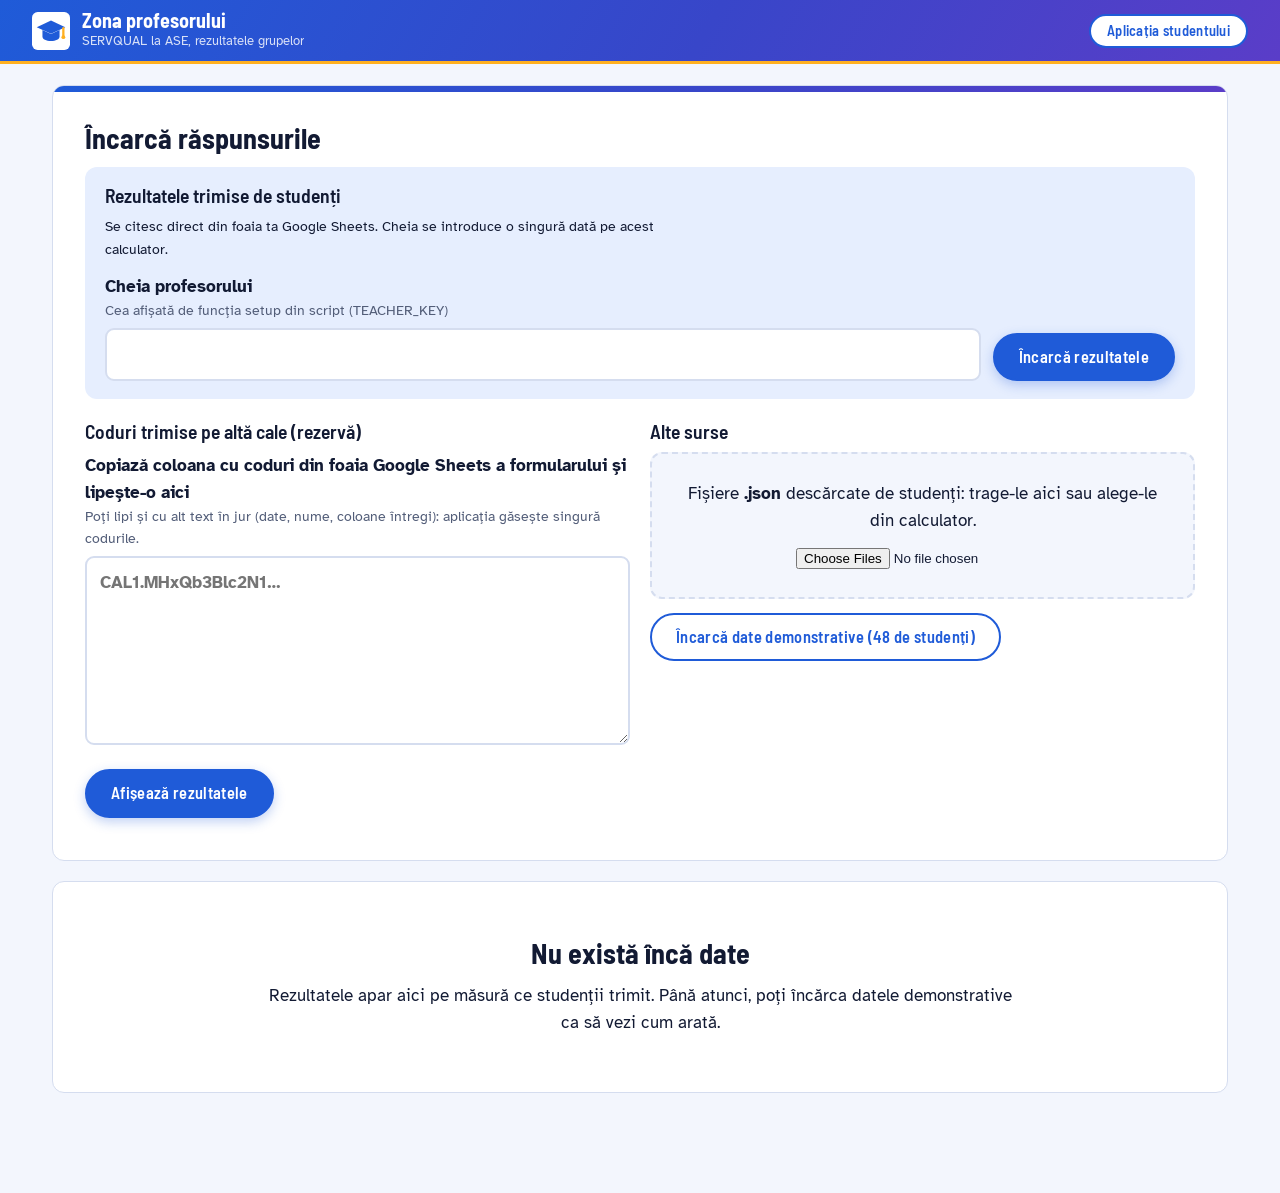
==== commit ebdebe03: "Texte mai profesionale, culori mai vii, formularea despre anul II Co-Authored-By: Claude Opus 5.5 <n" ====
--- a/profesor.html
+++ b/profesor.html
@@ -10,7 +10,7 @@
 <body>
 <header class="topbar">
   <a class="brand" href="profesor.html" aria-label="Zona profesorului">
-    <svg viewBox="0 0 40 40" aria-hidden="true"><rect width="40" height="40" rx="6" fill="#fff"/><path d="M20 9 5 16l15 7 15-7z" fill="#24456b"/><path d="M11 19v7c0 2.5 4 4.5 9 4.5s9-2 9-4.5v-7l-9 4.2z" fill="#24456b"/><path d="M33 17v8" stroke="#e8a317" stroke-width="2.4" stroke-linecap="round"/><circle cx="33" cy="26.5" r="2" fill="#e8a317"/></svg>
+    <svg viewBox="0 0 40 40" aria-hidden="true"><rect width="40" height="40" rx="6" fill="#fff"/><path d="M20 9 5 16l15 7 15-7z" fill="#1f5bd8"/><path d="M11 19v7c0 2.5 4 4.5 9 4.5s9-2 9-4.5v-7l-9 4.2z" fill="#1f5bd8"/><path d="M33 17v8" stroke="#ffb020" stroke-width="2.4" stroke-linecap="round"/><circle cx="33" cy="26.5" r="2" fill="#ffb020"/></svg>
     <div><b>Zona profesorului</b><span>SERVQUAL la ASE, rezultatele grupelor</span></div>
   </a>
   <div class="sp"></div>
--- a/style.css
+++ b/style.css
@@ -3,22 +3,22 @@
 /* Direcție vizuală: universitate (albastru academic, chihlimbar) și obiectele unui student:
    cerere înregistrată, legitimație, calendarul anului. */
 :root {
-  --ink: #14223a;
-  --muted: #56627a;
-  --paper: #f0f3f8;
-  --paper-2: #e3e9f2;
+  --ink: #121a33;
+  --muted: #525d78;
+  --paper: #f3f6fd;
+  --paper-2: #e6ecf9;
   --card: #ffffff;
-  --line: #d4dbe7;
-  --sign: #24456b;
-  --sign-dark: #172f4b;
-  --sign-soft: #e3eaf4;
-  --wait: #e8a317;
-  --wait-deep: #b97f0a;
-  --wait-soft: #fff3cc;
-  --alert: #b8402f;
-  --alert-soft: #fbe5e0;
-  --ok: #2c7a57;
-  --ok-soft: #def1e6;
+  --line: #d5ddef;
+  --sign: #1f5bd8;
+  --sign-dark: #1443a6;
+  --sign-soft: #e6eefe;
+  --wait: #ffb020;
+  --wait-deep: #d98a00;
+  --wait-soft: #fff3d3;
+  --alert: #d0442f;
+  --alert-soft: #fde6e1;
+  --ok: #14946b;
+  --ok-soft: #ddf4ea;
   --head: 'Barlow Semi Condensed', 'Arial Narrow', Arial, sans-serif;
   --body: 'Atkinson Hyperlegible', 'Segoe UI', Arial, sans-serif;
   --r: 12px;
@@ -89,7 +89,7 @@
 .alertbox, .infobox, .waitbox { padding: 14px 18px; border-radius: 10px; margin: 0 0 16px; }
 .alertbox { background: var(--alert-soft); border: 1px solid #efc3ba; }
 .alertbox ul { margin: .4em 0 0; padding-left: 1.2em; }
-.infobox { background: var(--sign-soft); border: 1px solid #c6d4e6; }
+.infobox { background: var(--sign-soft); border: 1px solid #c4d5fb; }
 .waitbox { background: var(--wait-soft); border: 1px solid #f1d98a; }
 
 /* ---------- Formulare ---------- */
@@ -112,13 +112,13 @@
 .cover h1 { color: #fff; font-size: clamp(2rem, 4.6vw, 3rem); line-height: 1.02; margin-bottom: .35em; }
 .cover p { opacity: .93; }
 .cover .kicker { color: var(--wait); }
-.cover .art { position: relative; background: linear-gradient(180deg, #c5d5ea 0%, #e8eef7 100%); min-height: 280px; }
+.cover .art { position: relative; background: linear-gradient(180deg, #c9dafd 0%, #eef3ff 100%); min-height: 280px; }
 .cover .art svg { position: absolute; left: 0; right: 0; bottom: 0; width: 100%; height: auto; }
 .meta { display: flex; flex-wrap: wrap; gap: 10px; margin-top: 18px; }
 .meta span { background: rgba(255,255,255,.13); border: 1px solid rgba(255,255,255,.25); border-radius: 999px; padding: 6px 14px; font-size: .9rem; }
 
 /* Bonul de ordine */
-.ticket { position: absolute; right: 22px; top: 22px; width: 150px; background: #fff; color: var(--ink); border-radius: 6px; padding: 12px 12px 14px; text-align: center; transform: rotate(4deg); box-shadow: 0 10px 22px rgba(23,47,75,.25); font-size: .72rem; line-height: 1.25; }
+.ticket { position: absolute; right: 22px; top: 22px; width: 150px; background: #fff; color: var(--ink); border-radius: 6px; padding: 12px 12px 14px; text-align: center; transform: rotate(4deg); box-shadow: 0 10px 22px rgba(20,48,140,.25); font-size: .72rem; line-height: 1.25; }
 .ticket::before, .ticket::after { content: ''; position: absolute; left: 0; right: 0; height: 8px; background: radial-gradient(circle at 5px 0, transparent 4px, #fff 4.5px) 0 0 / 10px 8px repeat-x; }
 .ticket::before { top: -7px; transform: rotate(180deg); }
 .ticket::after { bottom: -7px; }
@@ -156,7 +156,7 @@
 .charta li:last-child { border-bottom: 0; }
 
 /* ---------- Brățara pacientului ---------- */
-.band { display: grid; grid-template-columns: 26px minmax(0, 1fr) auto 26px; align-items: stretch; margin: 6px 0 22px; filter: drop-shadow(0 6px 12px rgba(23,47,75,.12)); }
+.band { display: grid; grid-template-columns: 26px minmax(0, 1fr) auto 26px; align-items: stretch; margin: 6px 0 22px; filter: drop-shadow(0 6px 12px rgba(20,48,140,.12)); }
 .band .end { background: var(--sign-soft); border: 2px solid #b9d8d3; }
 .band .end.l { border-radius: 14px 0 0 14px; border-right: 0; }
 .band .end.r { border-radius: 0 14px 14px 0; border-left: 0; background: var(--sign-soft) radial-gradient(circle at 50% 50%, #fff 0 4px, #9cc6bf 4.5px 6px, transparent 6.5px); }
@@ -484,7 +484,7 @@
 [hidden] { display: none !important; }
 
 /* ASE: legitimația de student */
-.idcard { background: #fff; border: 1px solid var(--line); border-radius: 16px; overflow: hidden; margin: 6px 0 22px; box-shadow: 0 8px 18px rgba(23,47,75,.10); max-width: 640px; }
+.idcard { background: #fff; border: 1px solid var(--line); border-radius: 16px; overflow: hidden; margin: 6px 0 22px; box-shadow: 0 8px 18px rgba(20,48,140,.10); max-width: 640px; }
 .idcard .idtop { background: var(--sign); color: #fff; padding: 10px 18px; font: 700 1rem/1.2 var(--head); letter-spacing: .02em; display: flex; justify-content: space-between; gap: 12px; }
 .idcard .idtop span { font: 400 .8rem/1.4 var(--body); opacity: .85; }
 .idcard .idbody { display: grid; grid-template-columns: 64px minmax(0, 1fr) auto; gap: 16px; align-items: center; padding: 16px 18px; }
@@ -511,3 +511,20 @@
   .brand b { font-size: 1.08rem; white-space: nowrap; }
   .timer { padding: 6px 10px; }
 }
+
+/* Culori vii: albastru spre indigo pe suprafețele mari */
+:root { --grad: linear-gradient(120deg, #1f5bd8 0%, #3846c9 55%, #5a3dc8 100%); }
+.topbar { background: var(--grad); box-shadow: 0 3px 0 var(--wait); }
+.cover, .hero, .cc-lesson { background: var(--grad); }
+.idcard .idtop { background: var(--grad); }
+.btn.primary { background: var(--sign); box-shadow: 0 4px 12px rgba(31,91,216,.28); }
+.btn.go { box-shadow: 0 4px 12px rgba(255,176,32,.35); }
+.card.signed { position: relative; border-top: 1px solid var(--line); padding-top: calc(clamp(18px, 3vw, 32px) + 5px); overflow: hidden; }
+.card.signed::before { content: ''; position: absolute; left: 0; right: 0; top: 0; height: 6px; background: var(--grad); }
+.kpi::before { background: var(--grad); }
+.howto li::before, .prop h3 .num, .sendsteps li::before { background: var(--grad); }
+.rail li.done::before { background: var(--sign); border-color: var(--sign); }
+.chips li { background: var(--sign-soft); }
+.scale input:checked + span, .rating input:checked + span { background: var(--grad); border-color: transparent; }
+
+.cover h1 { font-size: clamp(1.9rem, 3.6vw, 2.5rem); line-height: 1.06; }
